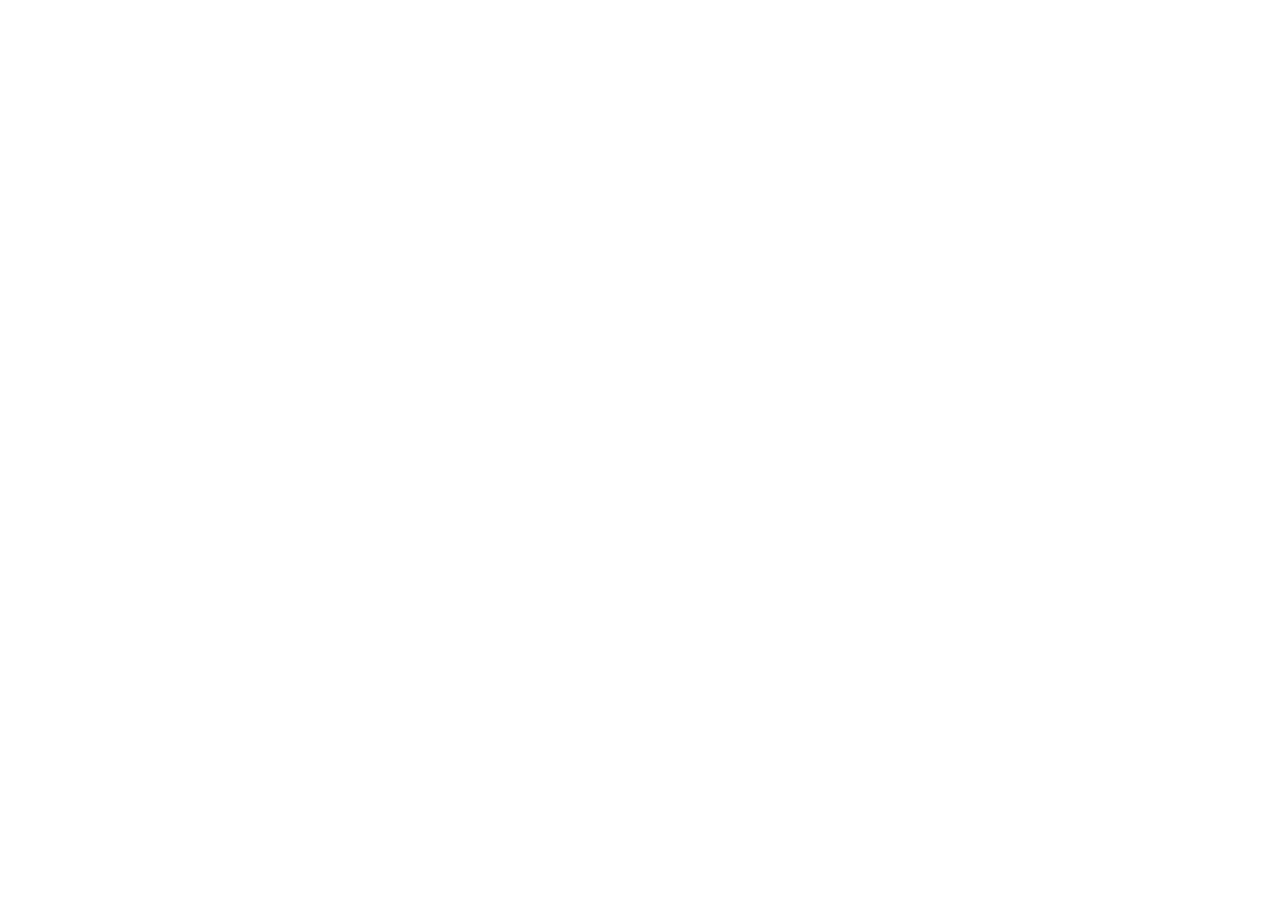
==== index.html @ 66e0b2da "feat: redirect openxsys.cn to the official website" ====
<!doctype html>
<html lang="en">
<head>
<meta charset="utf-8">
<meta name="viewport" content="width=device-width, initial-scale=1">
<title>OpenXSys</title>
<link rel="canonical" href="https://openxsys.com/">
<meta http-equiv="refresh" content="0;url=https://openxsys.com/">
<script>
(function () {
  var target = "https://openxsys.com" + location.pathname + location.search + location.hash;
  document.querySelector('link[rel="canonical"]').href = target;
  location.replace(target);
}());
</script>
<style>
body{margin:0;padding:48px 24px;background:#fffefa;color:#191919;font:20px/1.6 Arial,Helvetica,sans-serif}main{max-width:720px;margin:12vh auto}.mark{font-size:42px;font-weight:800;letter-spacing:-2px}.mark span{color:#d12e20}a{color:inherit;text-underline-offset:5px}
</style>
</head>
<body><main><div class="mark">Open<span>X</span>Sys</div><p><a href="https://openxsys.com/">Continue to OpenXSys &rarr;</a></p></main></body>
</html>
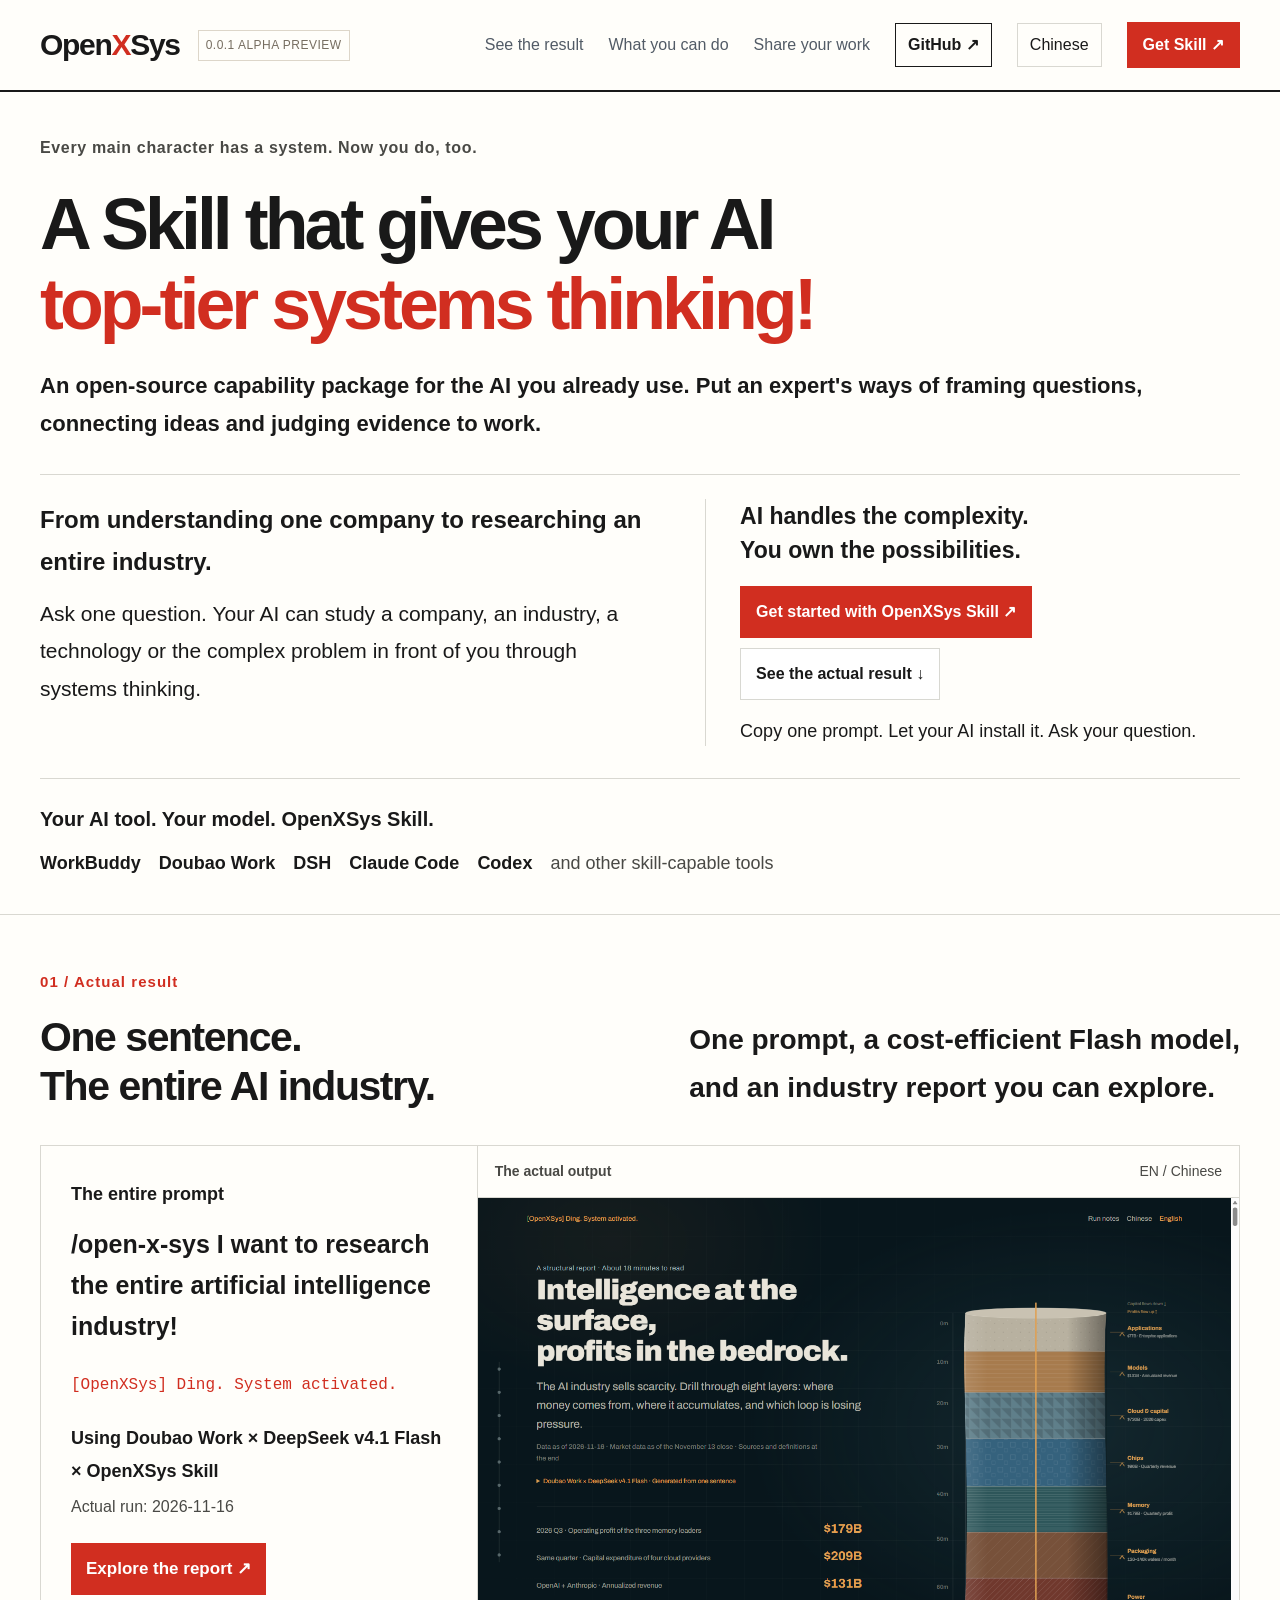
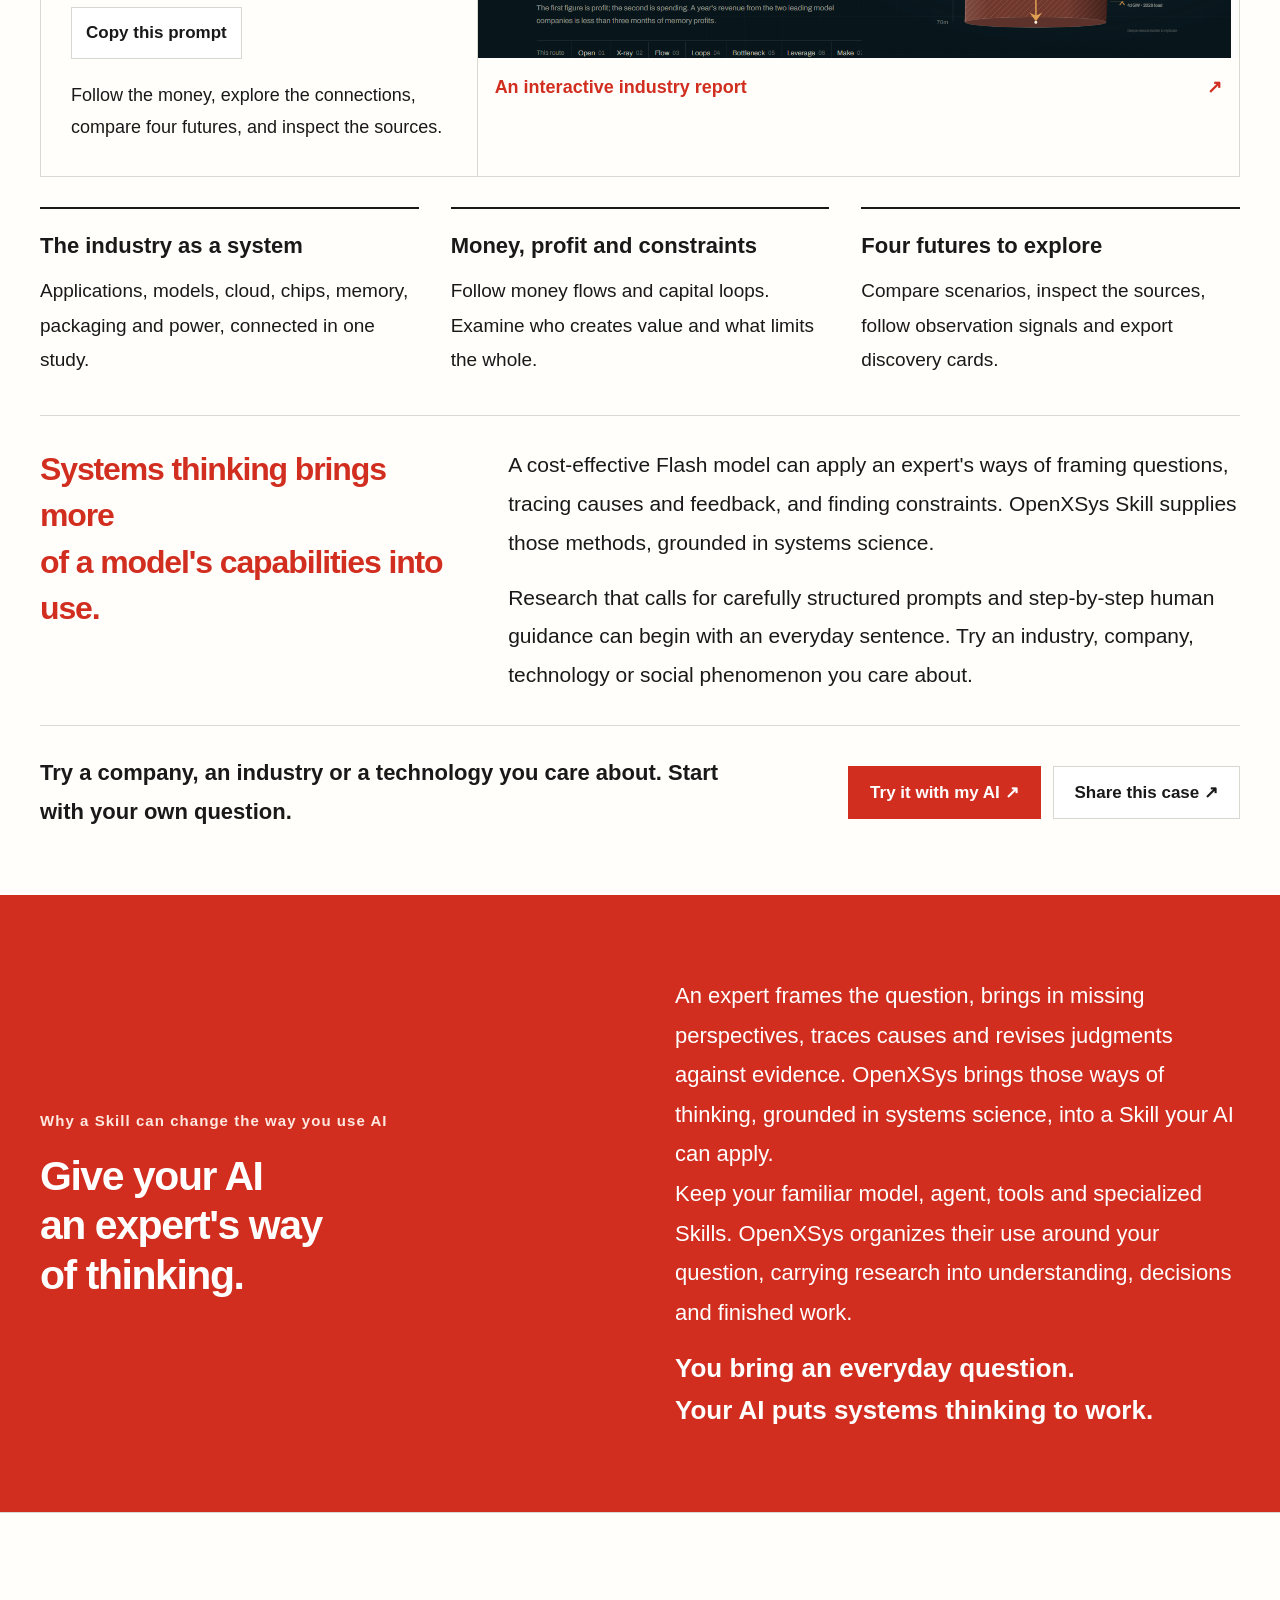
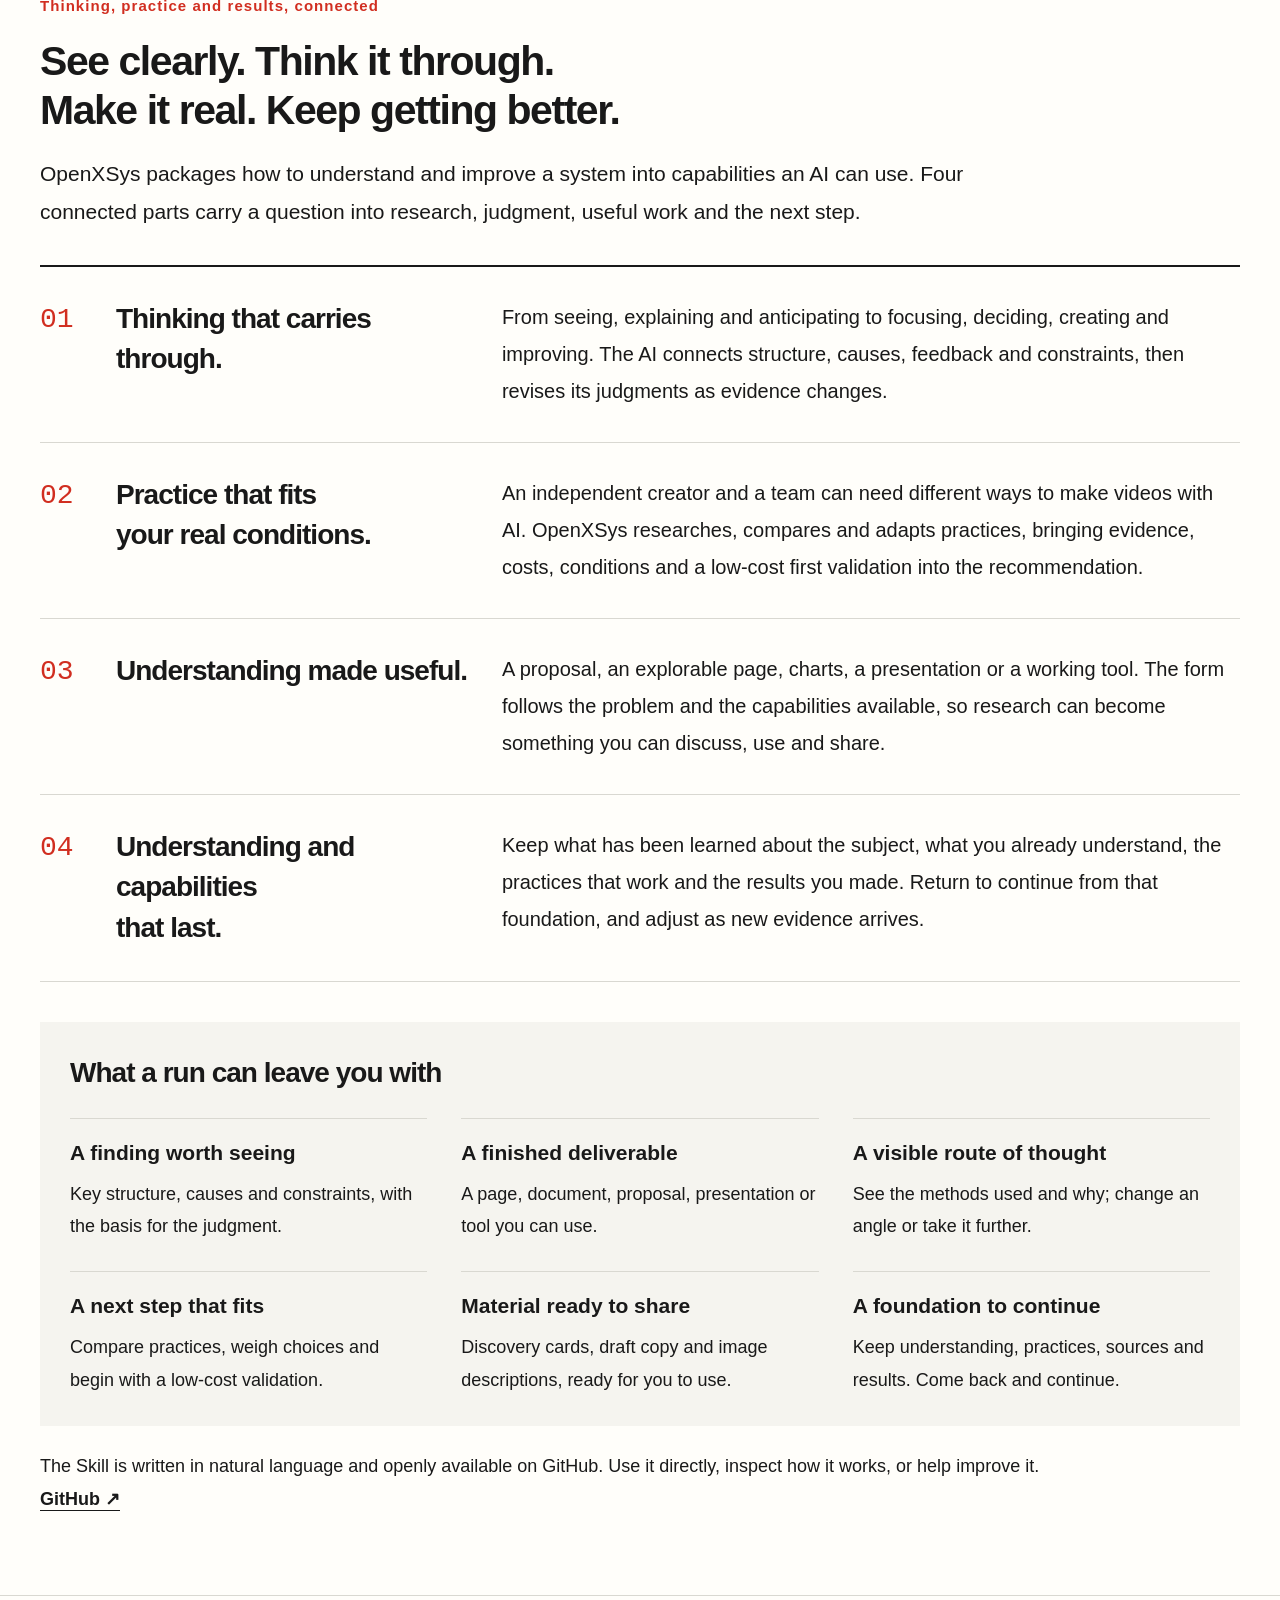
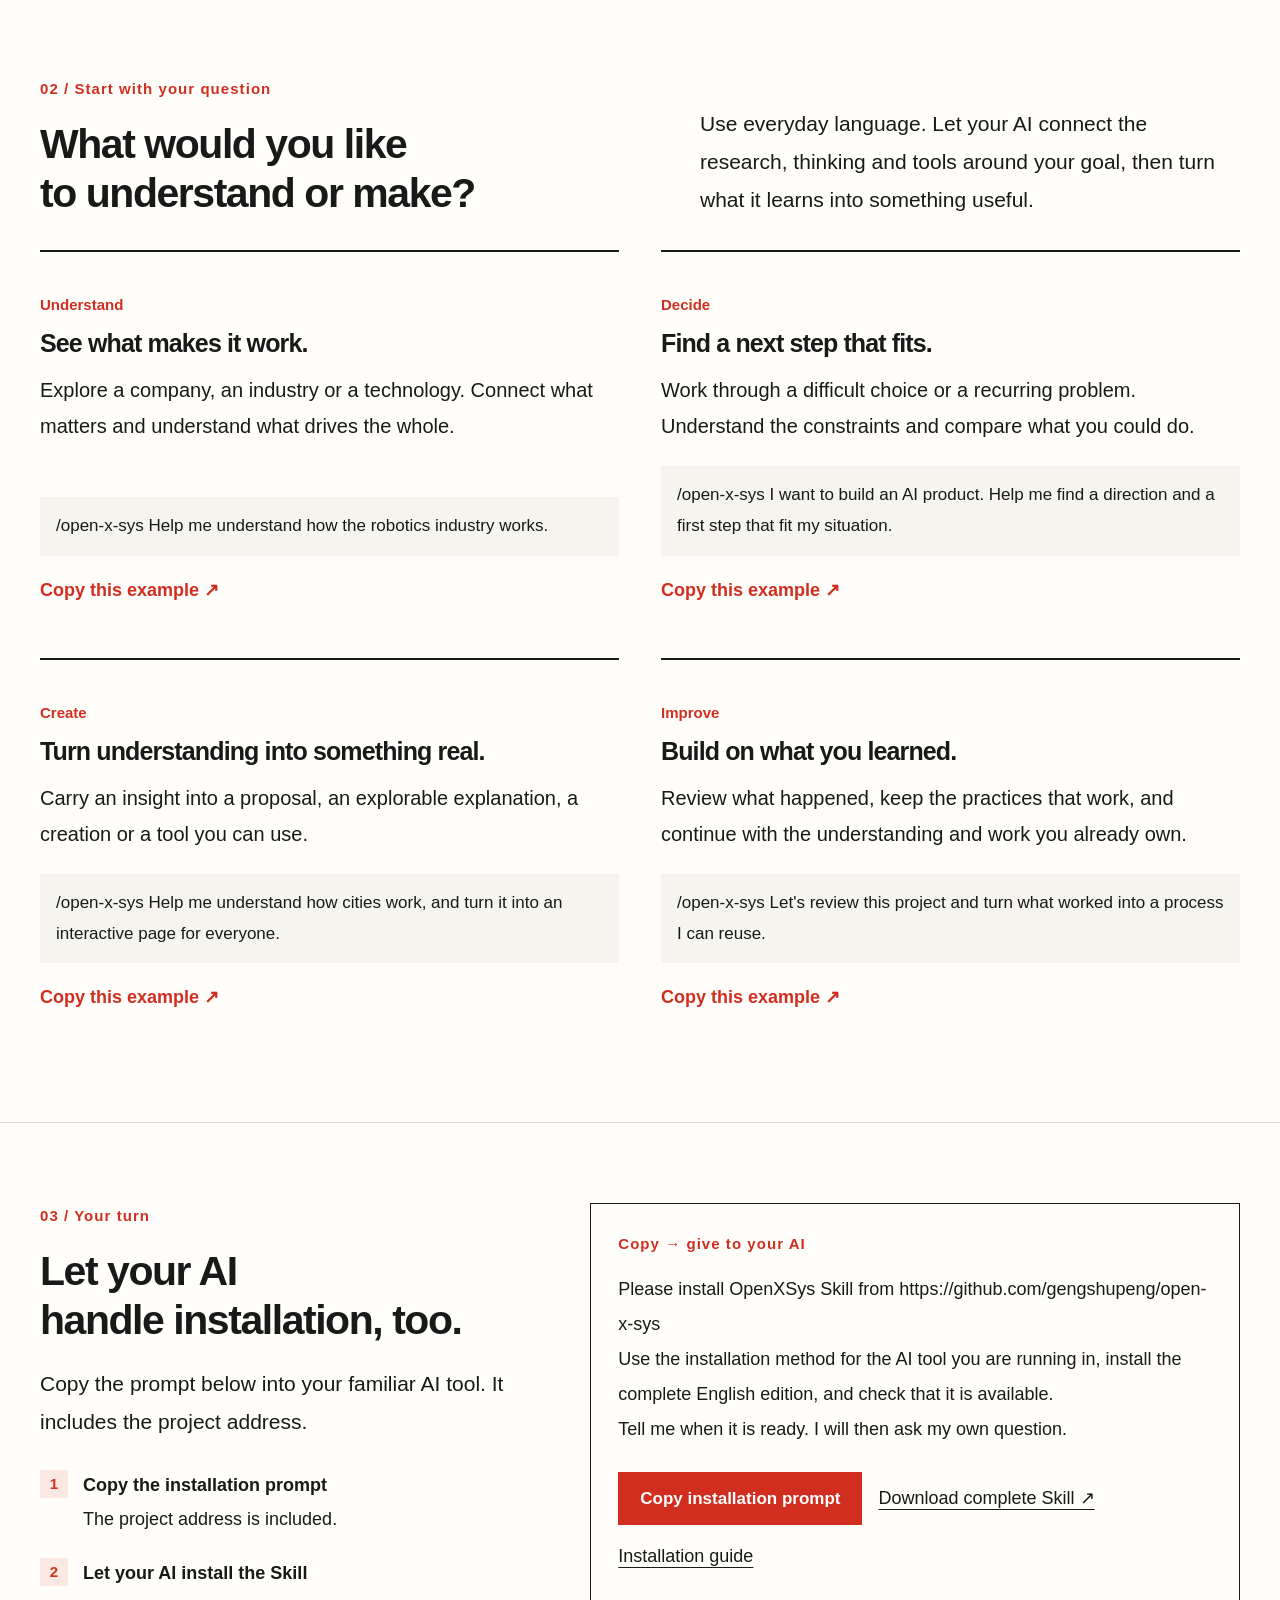
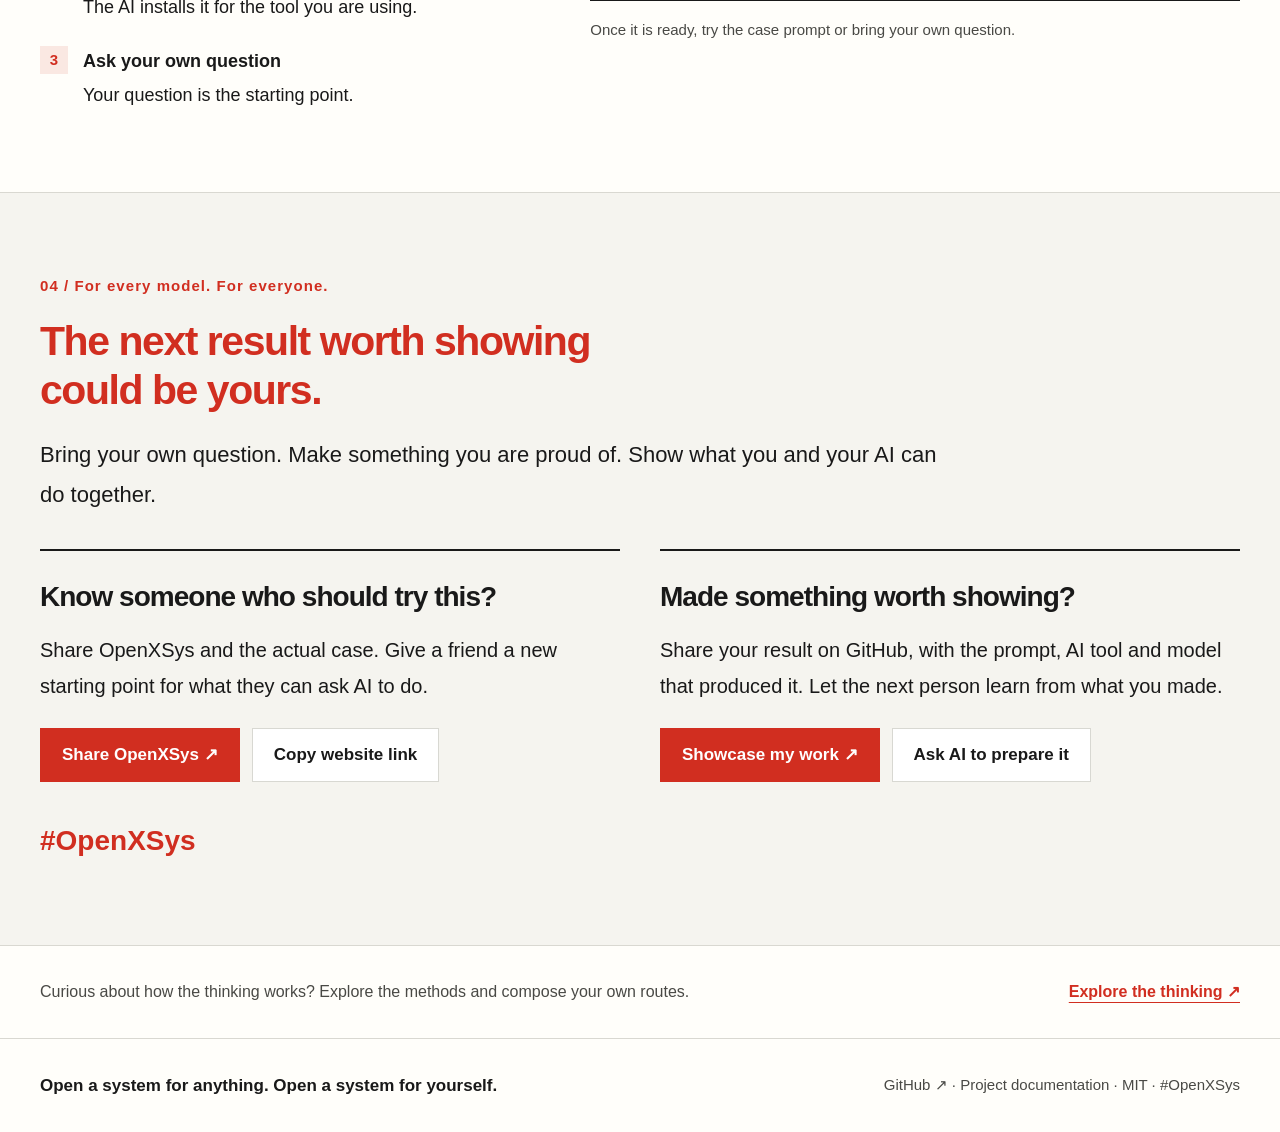
==== commit 654209d3: "feat: consolidate the official website, showcase and domain redirect source" ====
--- a/index.html
+++ b/index.html
@@ -1,21 +1,2 @@
 <!doctype html>
-<html lang="en">
-<head>
-<meta charset="utf-8">
-<meta name="viewport" content="width=device-width, initial-scale=1">
-<title>OpenXSys</title>
-<link rel="canonical" href="https://openxsys.com/">
-<meta http-equiv="refresh" content="0;url=https://openxsys.com/">
-<script>
-(function () {
-  var target = "https://openxsys.com" + location.pathname + location.search + location.hash;
-  document.querySelector('link[rel="canonical"]').href = target;
-  location.replace(target);
-}());
-</script>
-<style>
-body{margin:0;padding:48px 24px;background:#fffefa;color:#191919;font:20px/1.6 Arial,Helvetica,sans-serif}main{max-width:720px;margin:12vh auto}.mark{font-size:42px;font-weight:800;letter-spacing:-2px}.mark span{color:#d12e20}a{color:inherit;text-underline-offset:5px}
-</style>
-</head>
-<body><main><div class="mark">Open<span>X</span>Sys</div><p><a href="https://openxsys.com/">Continue to OpenXSys &rarr;</a></p></main></body>
-</html>
+<html lang="en"><head><meta charset="utf-8"><meta name="viewport" content="width=device-width,initial-scale=1"><meta http-equiv="refresh" content="0;url=site/index.html"><title>OpenXSys: A Skill that gives your AI top-tier systems thinking!</title><meta name="description" content="An open-source Skill that gives your AI top-tier systems thinking."><meta property="og:title" content="OpenXSys: A Skill that gives your AI top-tier systems thinking!"><meta property="og:description" content="An open-source Skill that gives your AI top-tier systems thinking."><link rel="canonical" href="site/index.html"></head><body><a href="site/index.html">OpenXSys ↗</a><script>location.replace("site/index.html"+location.search+location.hash);</script></body></html>
